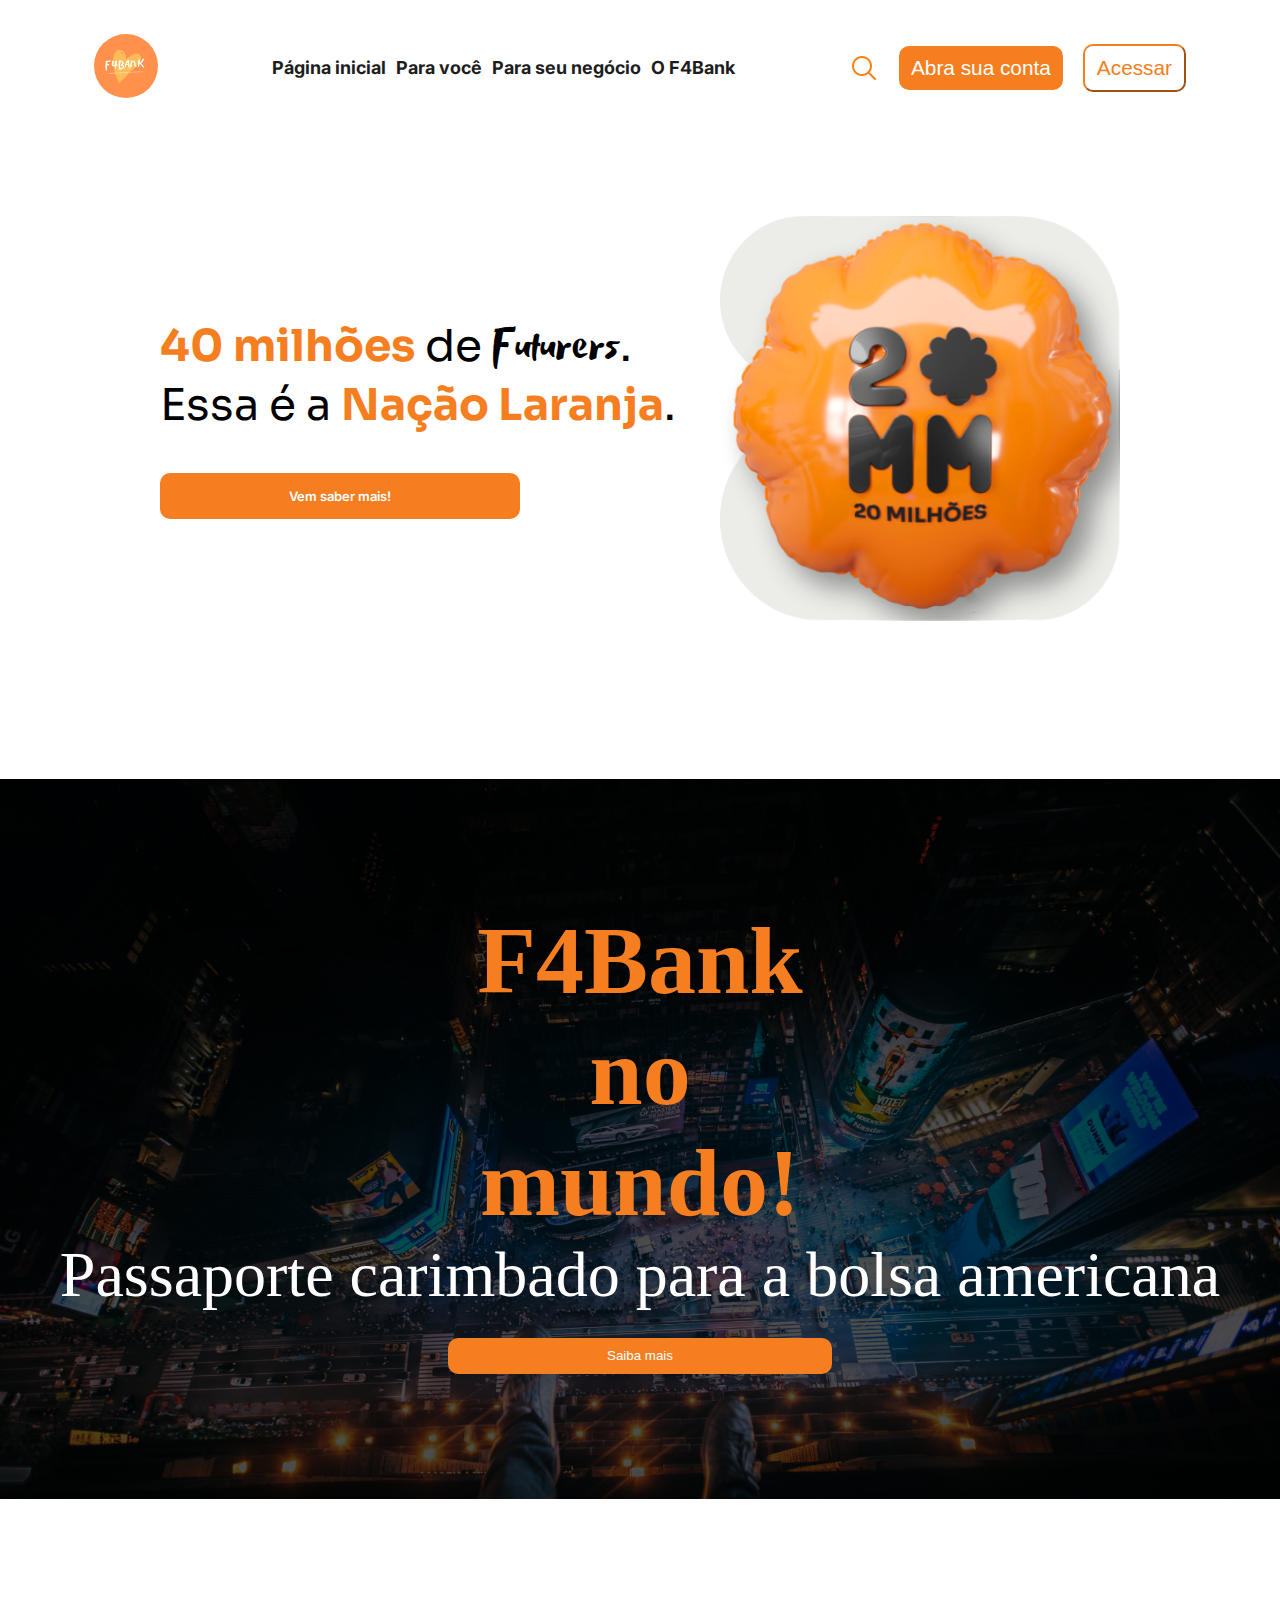
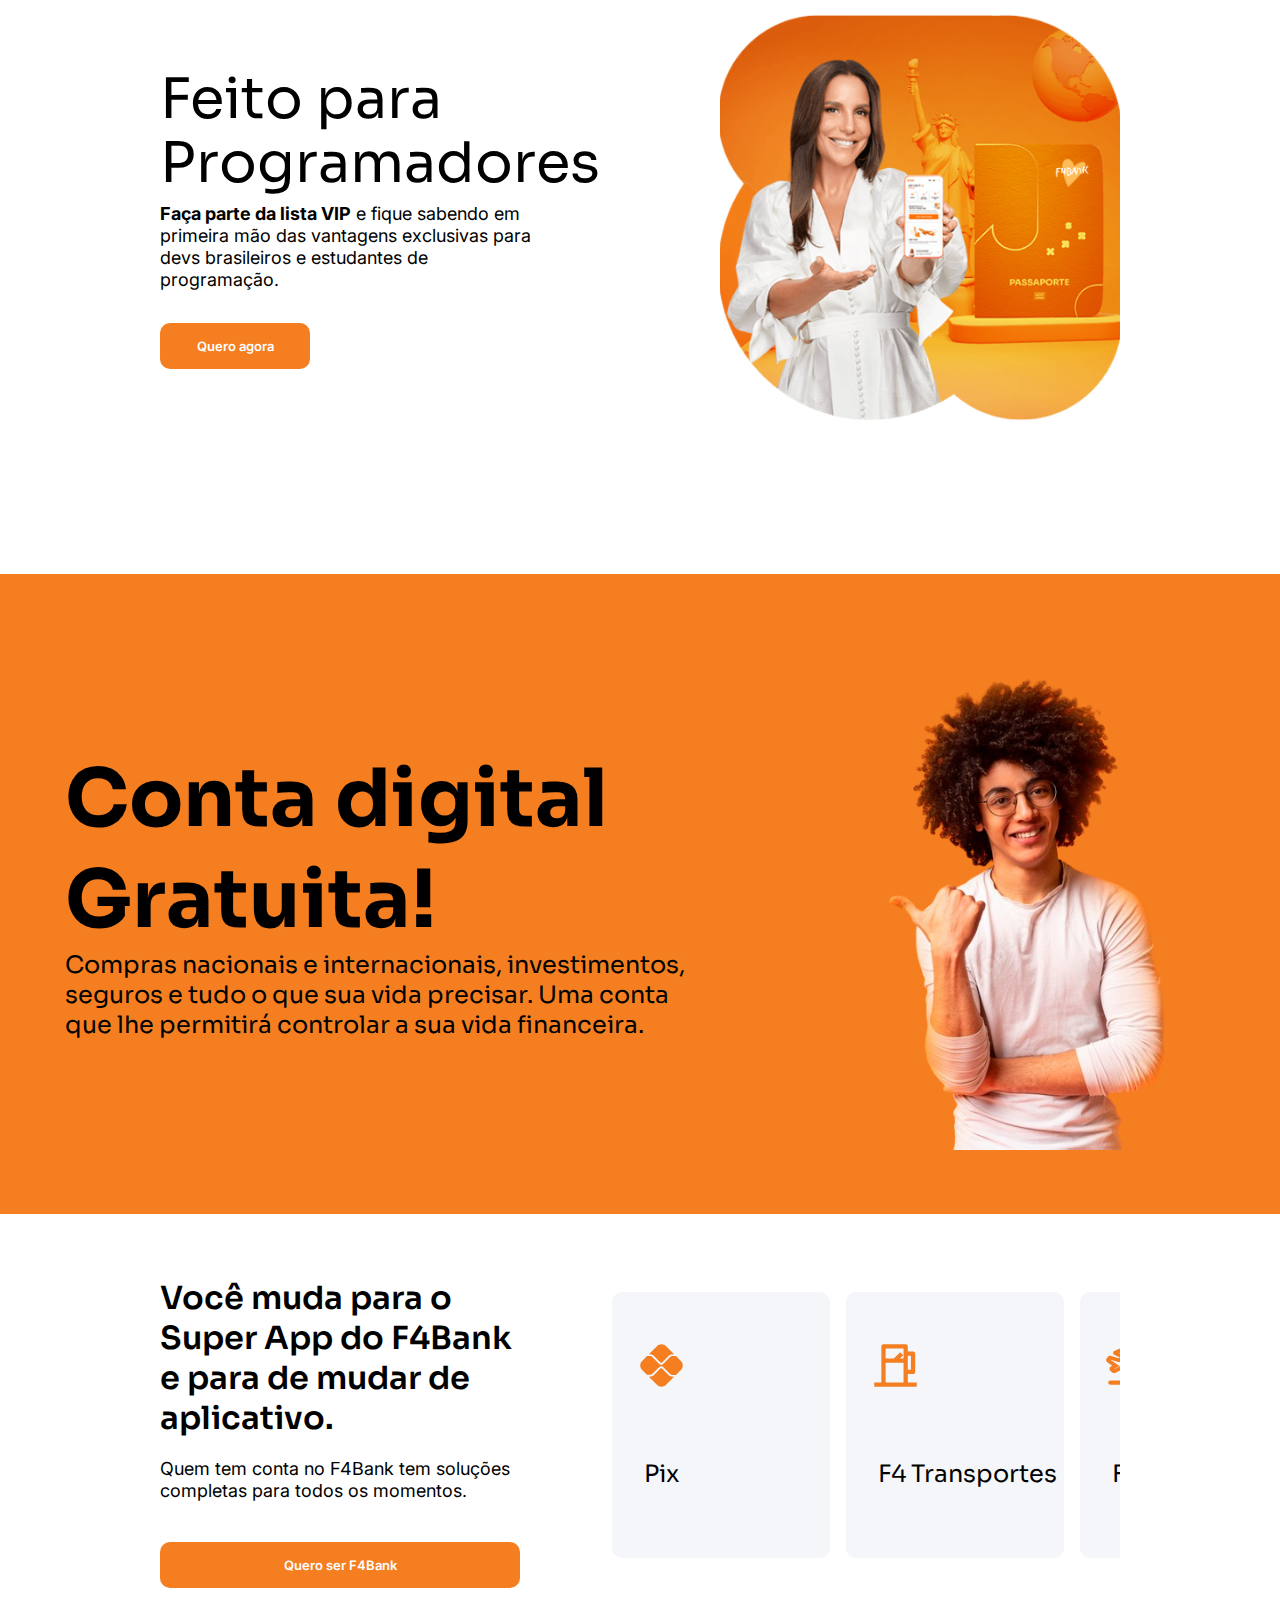
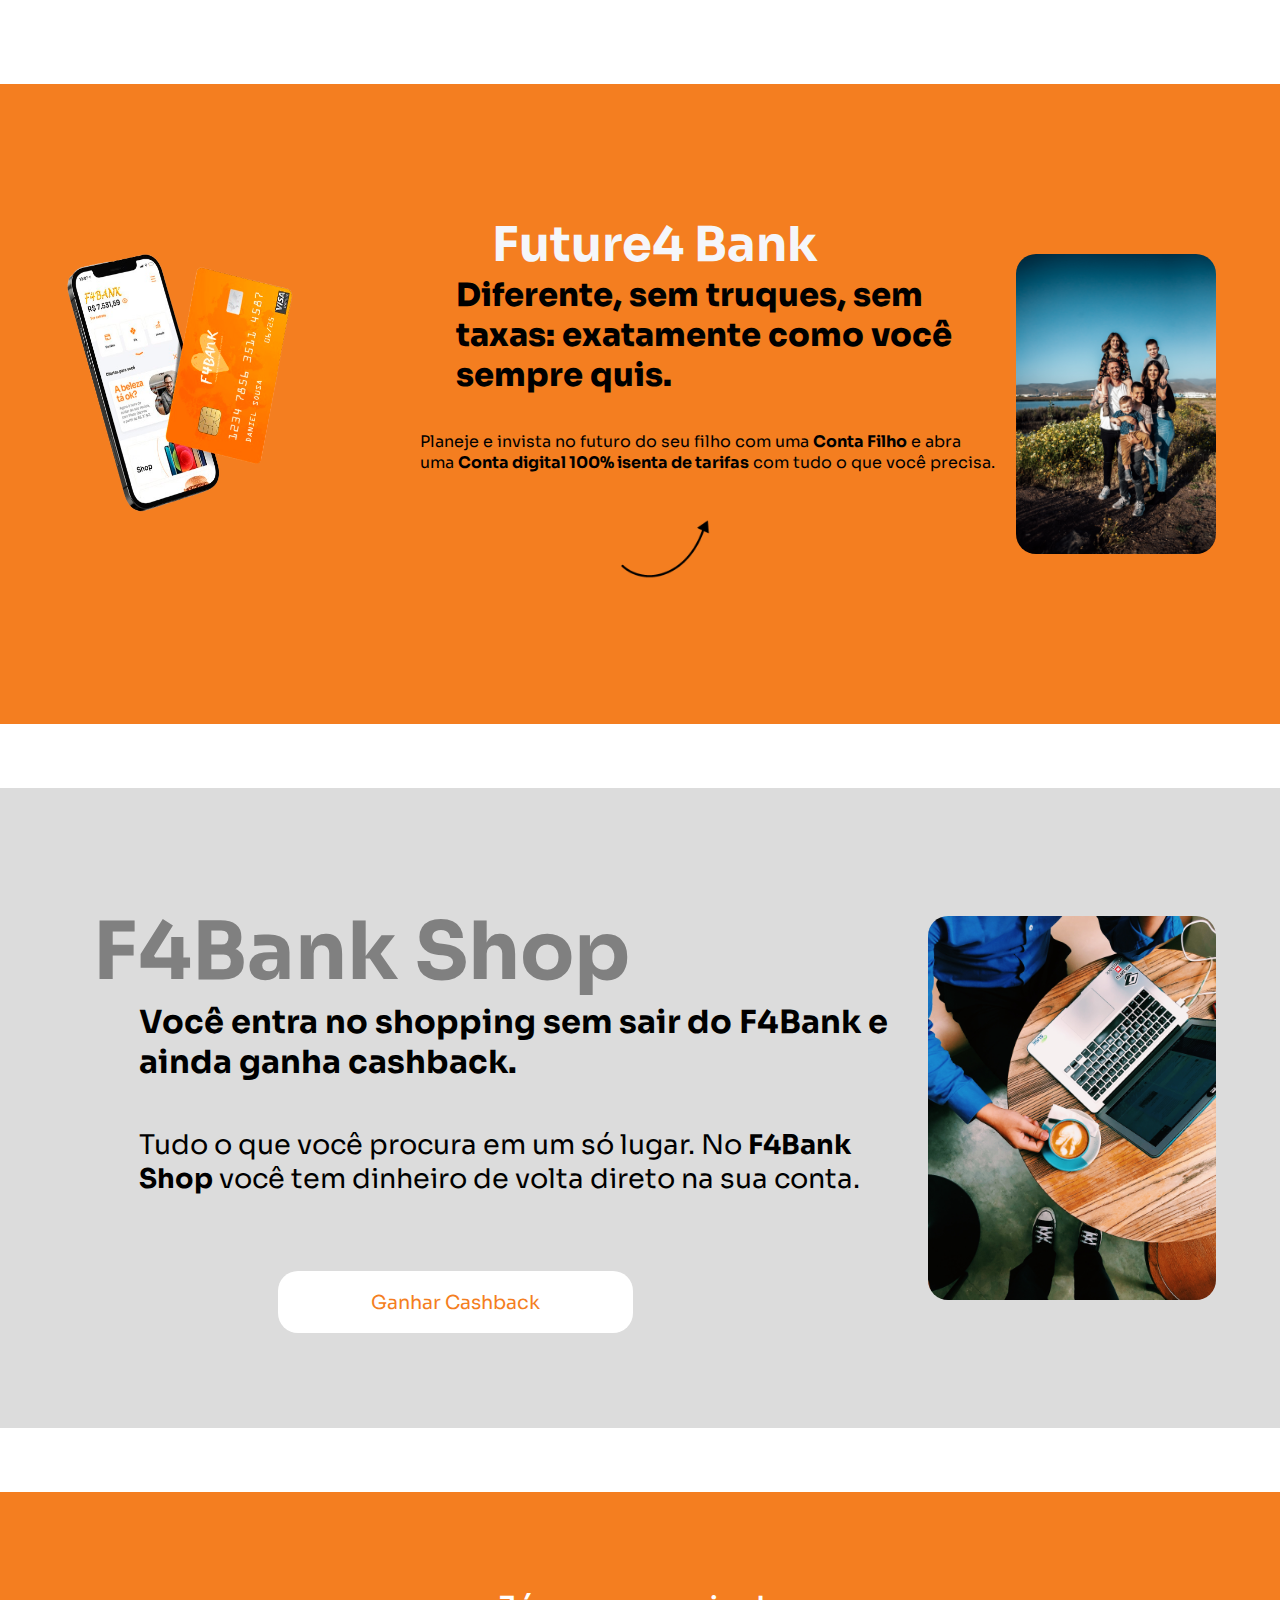
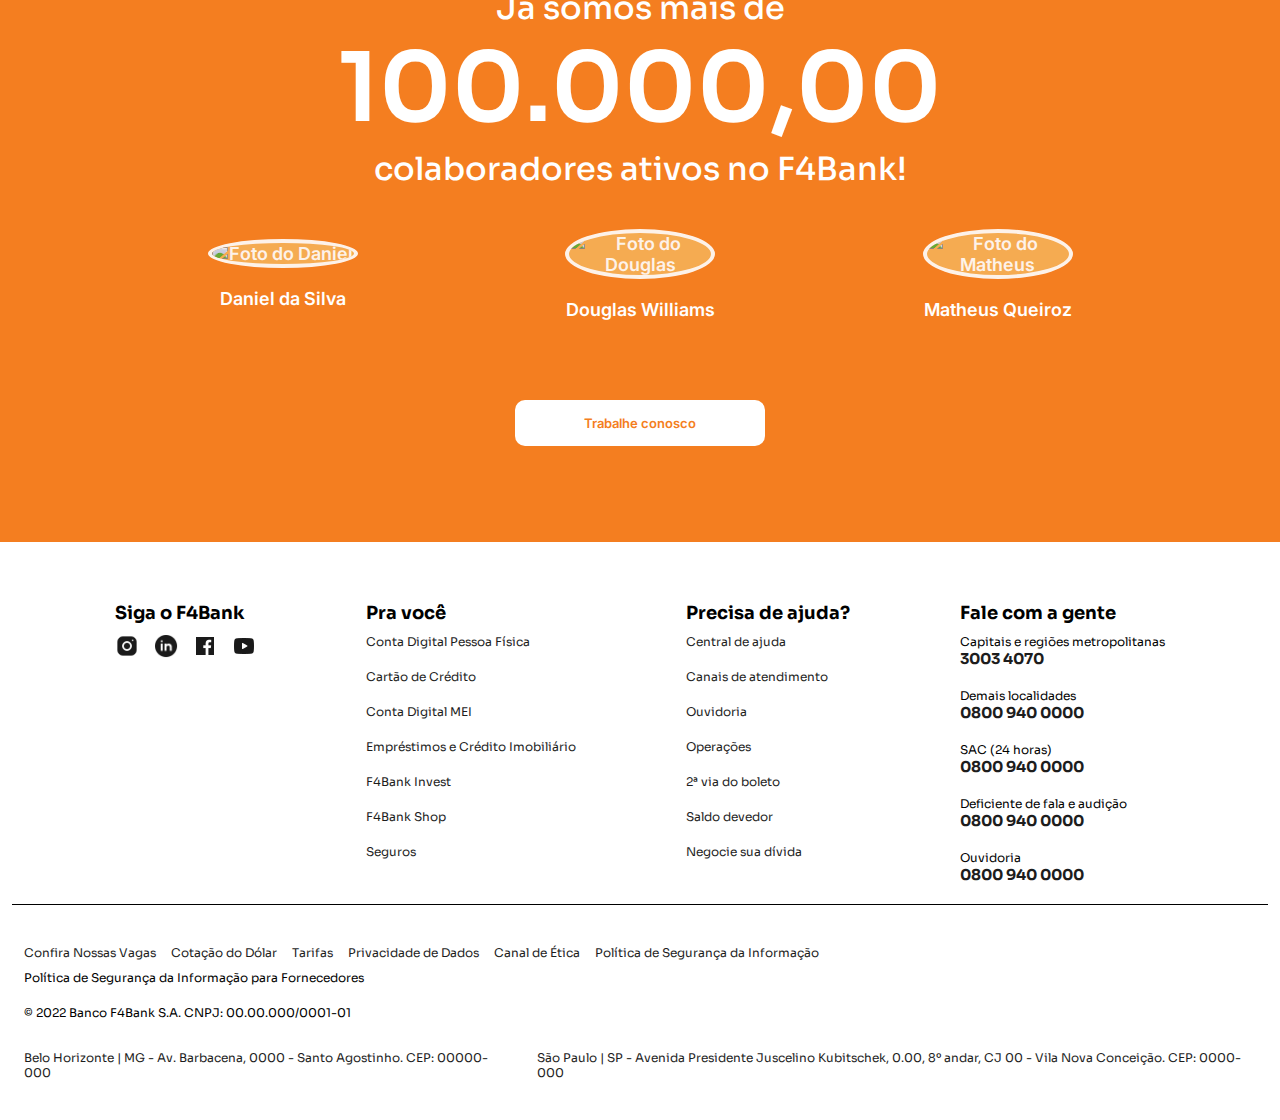
==== index.html @ 5976ab63 "Initial commit" ====
<!DOCTYPE html>

<html lang="pt-BR">

<head>
    <meta charset="UTF-8">
    <meta content="IE=edge" http-equiv="X-UA-Compatible">
    <meta content="width=device-width, initial-scale=1" name="viewport">

    <title>F4Bank - Tradição e inovação no seu bolso</title>
    <meta name="title" content="F4Bank - Tradição e inovação no seu bolso"><!-- título -->
    <meta name="description" content="Tradição e inovação no seu bolso: O match perfeito de décadas de história com uma conta digital sem taxas.
    "><!-- descrição/resumo sobre a página -->
    <meta name="author" content="Daniel da Silva, Douglas Williams, Matheus Queiroz"><!-- autor da página -->
    <meta name="copyright" content="© 2022 F4Bank S.A - Instituição de Pagamento."><!-- direitos autorais da página -->
    <meta name="keywords" content="f4bank, banco digital, qual o melhor banco digital, qual o melhor banco digital, melhor banco digital 2022, qual o melhor banco digital para guardar dinheiro, melhor banco digital para investir"><!-- palavras-chave -->
    <meta name="rating" content="general"><!-- censura apropriada da página -->
    <meta name="robots" content="index, follow"><!-- autorizar indexação da página -->
    <link rel="shortcut icon" href="assets/img/favicon.svg" type="image/x-icon">
    <link rel="stylesheet" href="assets/css/style.css">
    <link href="css/hover.css" rel="stylesheet" media="all">
</head>

<body>
    <!-- Daniel -->
    <header>
        <a href="#"> <img class="logo logo-mobile" src="assets/img/logo.png" alt=""></img></a>
        <div class="cabecalho-principal">
            <nav>
                <a href="#">Página inicial</a>
                <a href="#">Para você</a>
                <a href="#">Para seu negócio</a>
                <a href="#">O F4Bank</a>
            </nav>
        </div>

        <div class="botoes">
            <img class="icone-pesquisa" src="assets/img/icons8-pesquisar-30.png" alt="" srcset="">

            <button class="cabecalho-botao1"> Abra sua conta</button>
            <button class="cabecalho-botao2"> Acessar</button>
        </div>

        <section class="cabecalho-mobile">
            <div class="logo-botoes-mobile">
                <h1><a class="logo-mobile" href="#">Futurers</a></h1>
                <a> <img class="icone-mobile icone-primeiro" src="assets/img/home-mobile.png" alt="botão inicio"></a>
                <a> <img class="icone-mobile" src="assets/img/para-você-mobile.png" alt="botão para você"></a>
                <a> <img class="icone-mobile" src="assets/img/banco-mobile.png" alt="botão baco"></a>
            </div>
        </section>
        <div class="menu-mobile">
            <nav>
                <button class="cabecalho-botao1"> Abra sua conta</button>
                <button class="cabecalho-botao2"> Acessar</button>
            </nav>
        </div>

    </header>

    <!-- Matheus -->
    <main>
        <div class="container">
            <div>
                <h2 class="titulo">
                    <span>
                        <span class="texto-laranja">40 milhões</span>
                        de <span class="fonte-alternativa">Futurers</span>.
                    </span>

                    <span class="quebra-de-linha">
                        Essa é a
                        <span class="texto-laranja">Nação Laranja</span>.
                    </span>
                </h2>

                <a class="botao" href="#">Vem saber mais!</a>
            </div>

            <img src="/assets/img/main.png" alt="imagem mostrando a quantidade atual de clientes (2 milhões)" class="imagem">
        </div>
    </main>

    <!-- Douglas - Section 2 -->
    <section id="passaporte">
        <h1 class="titulo1">F4Bank</h1>
        <h1 class="titulo2">no</h1>
        <h1 class="titulo3">mundo!</h1>  

        <span>Passaporte carimbado para a bolsa americana</span>

        <button class="botao-passaporte">
             Saiba mais 
             <a href="index.html" target="_blank"></a>
        </button>
    </section>

    <!-- Matheus -->
    <section class="global-account mb-120">
        <div class="container ">
            <div class="content">
                <h2 class="subtitulo">Feito para Programadores</h2>

                <span class="subtitulo-descricao"><strong>Faça parte da lista VIP</strong> e fique sabendo em primeira mão das vantagens exclusivas para devs brasileiros e estudantes de programação.</span>

                <a class="botao" href="#">Quero agora</a>
            </div>

            <img src="/assets/img/section1-matheus.png" alt="Imagem da Ivete Sangalo segurando um celular e mostrando o aplicativo do F4Bank" class="imagem">
        </div>
    </section>

    <!-- Douglas - Section 4 -->
    <section id="conta">
<!-- ================================= tamanho de tela inicial ============================ -->
        <div id="texto">
            <h1>Conta digital Gratuita!</h1>
            <p>Compras nacionais e internacionais, investimentos, seguros e tudo o que sua vida precisar.
            Uma conta que lhe permitirá controlar a sua vida financeira.</p>
        </div>
        <img id="image1" src="/assets/img/cara-de-oculos-apontando-esquerda-removebg-preview.png" alt="Jovem apontando para o texto a esquerda">

<!-- ================================= 1ª quebra da responsividade ============================ -->               
        <img id="image2" src="/assets/img/homem-apontando-fundo-laranja.png" alt="Jovem apontando para o texto a Direita">
        <div id="cartao-daniel">
            <img id="cartao-dani" src="/assets/img/cartao-daniel-removebg-preview.png" alt="Imagem do cartão do banco com o nome Daniel Silva">
            <h1>Conta digital Gratuita!</h1>
            <p>Compras nacionais e internacionais, investimentos, seguros e tudo o que sua vida precisar.
            Uma conta que lhe permitirá controlar a sua vida financeira.</p>
        </div>

<!-- ================================= 2ª quebra da responsividade ============================ -->
        <div id="cartao-matheus">
            <img id="image3" src="/assets/img/menina-apontando-pra-baixo-removebg-preview.png" alt="Jovem apontando para o texto a baixo">
            <img id="cartao-math" src="/assets/img/cartao-matheus-removebg-preview.png" alt="Imagem do cartão do banco com o nome Matheus Queiros">
            <h1>Conta digital Gratuita!</h1>
            <p>Compras nacionais e internacionais, investimentos, seguros e tudo o que sua vida precisar.
            Uma conta que lhe permitirá controlar a sua vida financeira.</p>
        </div>

<!-- ================================= 3ª quebra da responsividade ============================ -->
        <div id="cartao-douglas">
            <h1>Conta digital Gratuita!</h1>
            <p>Compras nacionais e internacionais, investimentos, seguros e tudo o que sua vida precisar.
            Uma conta que lhe permitirá controlar a sua vida financeira.</p>
            <img id="cartao-doug" src="/assets/img/cartao-douglas-removebg-preview.png" alt="Imagem do cartão do banco com o nome Douglas Williams">
            <img id="image4" src="/assets/img/morena-apontando-para-cima-fundo-laraja-removebg-preview.png" alt="Jovem apontando para o texto à cima">
        </div>
       
    </section>

    <!-- Matheus -->
    <section class="super-app mb-96">
        <div class="container">
            <div class="content">
                <div>
                    <h2 class="subtitulo">Você muda para o Super App do</span> F4Bank e para de mudar de aplicativo.</h2>
                    <span class="subtitulo-descricao">Quem tem conta no F4Bank tem soluções completas para todos os momentos.</span>
                </div>
                <a class="botao btn-desktop" href="#">Quero ser F4Bank</a>
            </div>

            <ul class="lista">
                <li class="item">
                    <div>
                        <img src="/assets/img/pix.svg" alt="Ícone do Pix">
                        <p>Pix</p>
                    </div>
                </li>

                <li class="item">
                    <div>
                        <img src="/assets/img/shell.svg" alt="Ícone do Shell">
                        <p>F4 Transportes</p>
                    </div>
                </li>

                <li class="item">
                    <div>
                        <img src="/assets/img/travel.svg" alt="Ícone do F4 Travel">
                        <p>F4 Travel</p>
                    </div>
                </li>

                <li class="item">
                    <div>
                        <img src="/assets/img/cel.svg" alt="Ícone do celular">
                        <p>F4 Cel</p>
                    </div>
                </li>

                <li class="item">
                    <div>
                        <img src="/assets/img/gift.svg" alt="Ícone do Gift Card">
                        <p>F4 Gadgets</p>
                    </div>
                </li>
            </ul>

            <a class="botao btn-responsivo" href="#">Quero ser F4Bank</a>
        </div>
    </section>

    <!-- Douglas - Section 6 -->
    <section id="conta-kids">
        <img id="celular-cartao" src="./assets/img/inter-bank-home-desktop-celular-removebg-preview.png" alt="Celular e cartão mostrando aplicativo no celular">
        <img id="familia1" src="./assets/img/jantar-em-familia.jpg" alt="Familia almoçando">
        <div class="text-conta-kids">
            <h3>Future4 Bank</h3>

            <h4><strong>Diferente, sem truques, sem taxas: exatamente como
                    você sempre quis.</strong></h4>

            <p>Planeje e invista no futuro do seu filho com uma <span>Conta
                    Filho</span> e abra uma <span>Conta digital 100% isenta de tarifas</span>
                com tudo o que você precisa.
            </p>
            <a href="index.html" target="_blank">
                <img src="./assets/img/seta-removebg-preview.png" alt="Seta apontando para cima">
            </a>
        </div>

        <img id="familia2" src="./assets/img/Familia-vertical.jpg" alt="Foto de uma Familia">
    </section>

    <!-- Douglas - Section 7 -->
    <section id="cashback">

        <div>
            <h1>F4Bank Shop</h1>

            <h2>Você entra no shopping sem sair do F4Bank e ainda ganha cashback.</h2>

            <p>Tudo o que você procura em um só lugar. No <span>F4Bank Shop</span> você tem dinheiro de volta direto na sua conta.</p>

            <a href="index.html" target="_blank">Ganhar Cashback</a>
        </div>

        <img src="./assets/img/mexendo-no-note.jpg" alt="Imagem mexendo no notebook">
    </section>

    <!-- Matheus -->
    <section class="colaboradores-bg">
        <div class="colaboradores container">
            <h2 class="titulo">
                Já somos mais de
                <span class="destaque quebra-de-linha">100.000,00</span>
                colaboradores ativos no F4Bank!
            </h2>
            <div class="galeria">
                <div class="programador">
                    <img class="imagem" src="https://user-images.githubusercontent.com/70871620/173083241-ccc1014a-5527-4b18-bc70-3b7f0b9b0c49.png" alt="Foto do Daniel">
                    <span>Daniel da Silva</span>
                </div>

                <div class="programador">
                    <img class="imagem" src="https://user-images.githubusercontent.com/70871620/173081829-84551225-69d0-4497-899b-7cf00bc1c69a.png" alt="Foto do Douglas">
                    <span>Douglas Williams</span>
                </div>

                <div class="programador">
                    <img class="imagem" src="https://user-images.githubusercontent.com/70871620/173077884-d1119292-8467-4683-bfd9-8aaac0307e79.png" alt="Foto do Matheus">
                    <span>Matheus Queiroz</span>
                </div>
            </div>

            <a class="botao" href="#">Trabalhe conosco</a>
        </div>
    </section>

    <!-- Daniel -->
    <footer>
        <div class="informacoes-gerais">
            <section class="informacoes">
                <span class="titulo titulo-mobile">Siga o F4Bank</span>
                <div class="icones-redes-sociais">
                    <a href="index.html" target="_blank"><img class="icone-rede-social" src="assets/img/icons8-instagram-30.png" alt="icone instagram"></a>
                    <a href="index.html" target="_blank"><img class="icone-rede-social" src="assets/img/icons8-linkedin-circundado-50.png" alt="icone linkedin"></a>
                    <a href="index.html" target="_blank"><img class="icone-rede-social" src="assets/img/icons8-facebook-24.png" alt="icone facebook"></a>
                    <a href="index.html" target="_blank"><img class="icone-rede-social" src="assets/img/icons8-reproduzir-youtube-24.png" alt="icone youtube"></a>
                </div>
            </section>
            <section class="informacoes">
                <span class="titulo">Pra você</span>
                <div class="informacoes-links">
                    <a href="#">Conta Digital Pessoa Física</a>
                    <a href="#">Cartão de Crédito</a>
                    <a href="#">Conta Digital MEI</a>
                    <a href="#">Empréstimos e Crédito Imobiliário</a>
                    <a href="#">F4Bank Invest</a>
                    <a href="#">F4Bank Shop</a>
                    <a href="#">Seguros</a>
                </div>
            </section>
            <section class="informacoes">
                <span class="titulo">Precisa de ajuda?</span>
                <div class="informacoes-links">
                    <a href="#">Central de ajuda</a>
                    <a href="#">Canais de atendimento</a>
                    <a href="#">Ouvidoria</a>
                    <a href="#">Operações</a>
                    <a href="#">2ª via do boleto</a>
                    <a href="#">Saldo devedor</a>
                    <a href="#">Negocie sua dívida</a>
                </div>
            </section>
            <section class="informacoes">
                <span class="titulo">Fale com a gente</span>
                <div class="informacoes-links">
                    <div class="informacoes-contatos">
                        <p>Capitais e regiões metropolitanas</p>
                        <a class="contato">3003 4070</a>
                    </div>
                    <div class="informacoes-contatos">
                        <p>Demais localidades</p>
                        <a class="contato">0800 940 0000</a>
                    </div>
                    <div class="informacoes-contatos">
                        <p>SAC (24 horas)</p>
                        <a class="contato">0800 940 0000</a>
                    </div>
                    <div class="informacoes-contatos">
                        <p>Deficiente de fala e audição</p>
                        <a class="contato">0800 940 0000</a>
                    </div>
                    <div class="informacoes-contatos">
                        <p>Ouvidoria</p>
                        <a class="contato">0800 940 0000</a>
                    </div>

                </div>
            </section>
        </div>
        <!-- Section somente no mobile -->
        <section class="informacoes_redesociais_mobile">
            <span class="titulo">Siga o F4Bank</span>
            <div class="icones-redes-sociais-mobile">
                <a href="index.html" target="_blank"><img class="icone-rede-social-mobile" src="assets/img/icons8-instagram-30.png" alt="icone instagran"></a>
                <a href="index.html" target="_blank"><img class="icone-rede-social-mobile" src="assets/img/icons8-facebook-24.png" alt="icone facebook"> </a>
                <a href="index.html" target="_blank"><img class="icone-rede-social-mobile" src="assets/img/icons8-linkedin-circundado-50.png" alt="iconelinkedin"></a>
                <a href="index.html" target="_blank"><img class="icone-rede-social-mobile" src="assets/img/icons8-reproduzir-youtube-24.png" alt="icone youtube"></a>
            </div>
            </section>
        <!-- FIM Section somente no mobile -->
        <div class="informacoes-secundarias">
            <section class="informacoes-secundarias-links">
                <a href="#">Confira Nossas Vagas</a>
                <a href="#">Cotação do Dólar</a>
                <a href="#">Tarifas</a>
                <a href="#">Privacidade de Dados</a>
                <a href="#">Canal de Ética</a>
                <a href="#">Política de Segurança da Informação</a>
            </section>
            <a class="politica-dados"> Política de Segurança da Informação para Fornecedores </a>

            <span class="copy">© 2022 Banco F4Bank S.A. CNPJ: 00.00.000/0001-01</span>

            <section class="informacoes-secundarias-localizao">
                <a href="#">Belo Horizonte | MG - Av. Barbacena, 0000 - Santo Agostinho. CEP: 00000-000</a>
                <a href="#">São Paulo | SP - Avenida Presidente Juscelino Kubitschek, 0.00, 8º andar, CJ 00 - Vila Nova Conceição. CEP: 0000-000</a>
                <!-- Pode ser Substituido pelas nossas Cidades/Estados -->
            </section>


        </div>
    </footer>
</body>

</html>
---- assets/css/style.css ----
@import url(/assets/css/global.css); /* Estilos que podem ser usados para vários elementos */
@import url(/assets/css/tipografia.css); /* Tipografia do projeto */
@import url(/assets/css/cores.css); /* Cores do projeto */
@import url(/assets/css/header.css); /* Estilização do cabeçalho  */
@import url(/assets/css/main.css); /* Estilização das informações centrais do site */
@import url(/assets/css/sections-matheus.css); /* Estilização das sections do Matheus */
@import url(/assets/css/sections-daniel.css); /* Estilização das sections do Daniel */
@import url(/assets/css/sections-douglas.css); /* Estilização das sections do Douglas */
@import url(/assets/css/footer.css); /* Estilização do rodapé */
@import url(/assets/css/responsividade.css); /* Configurações responsivas */
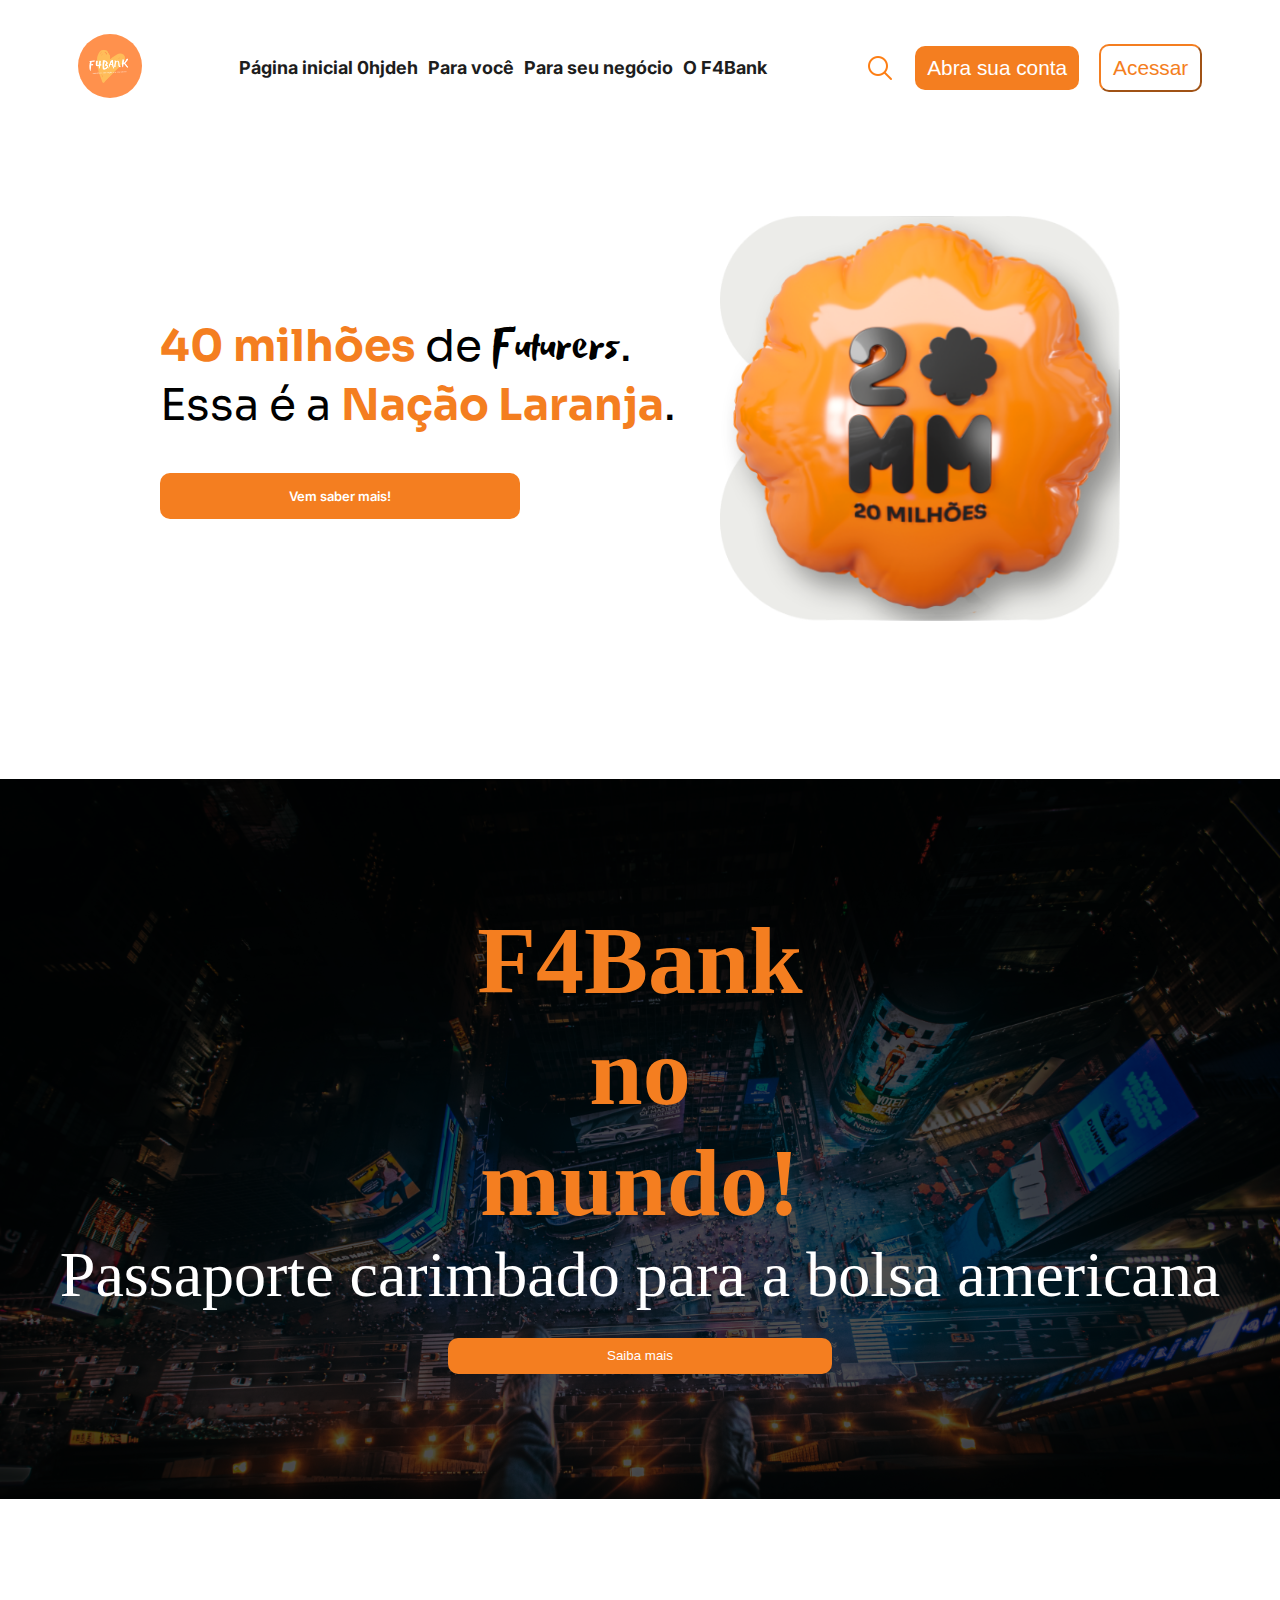
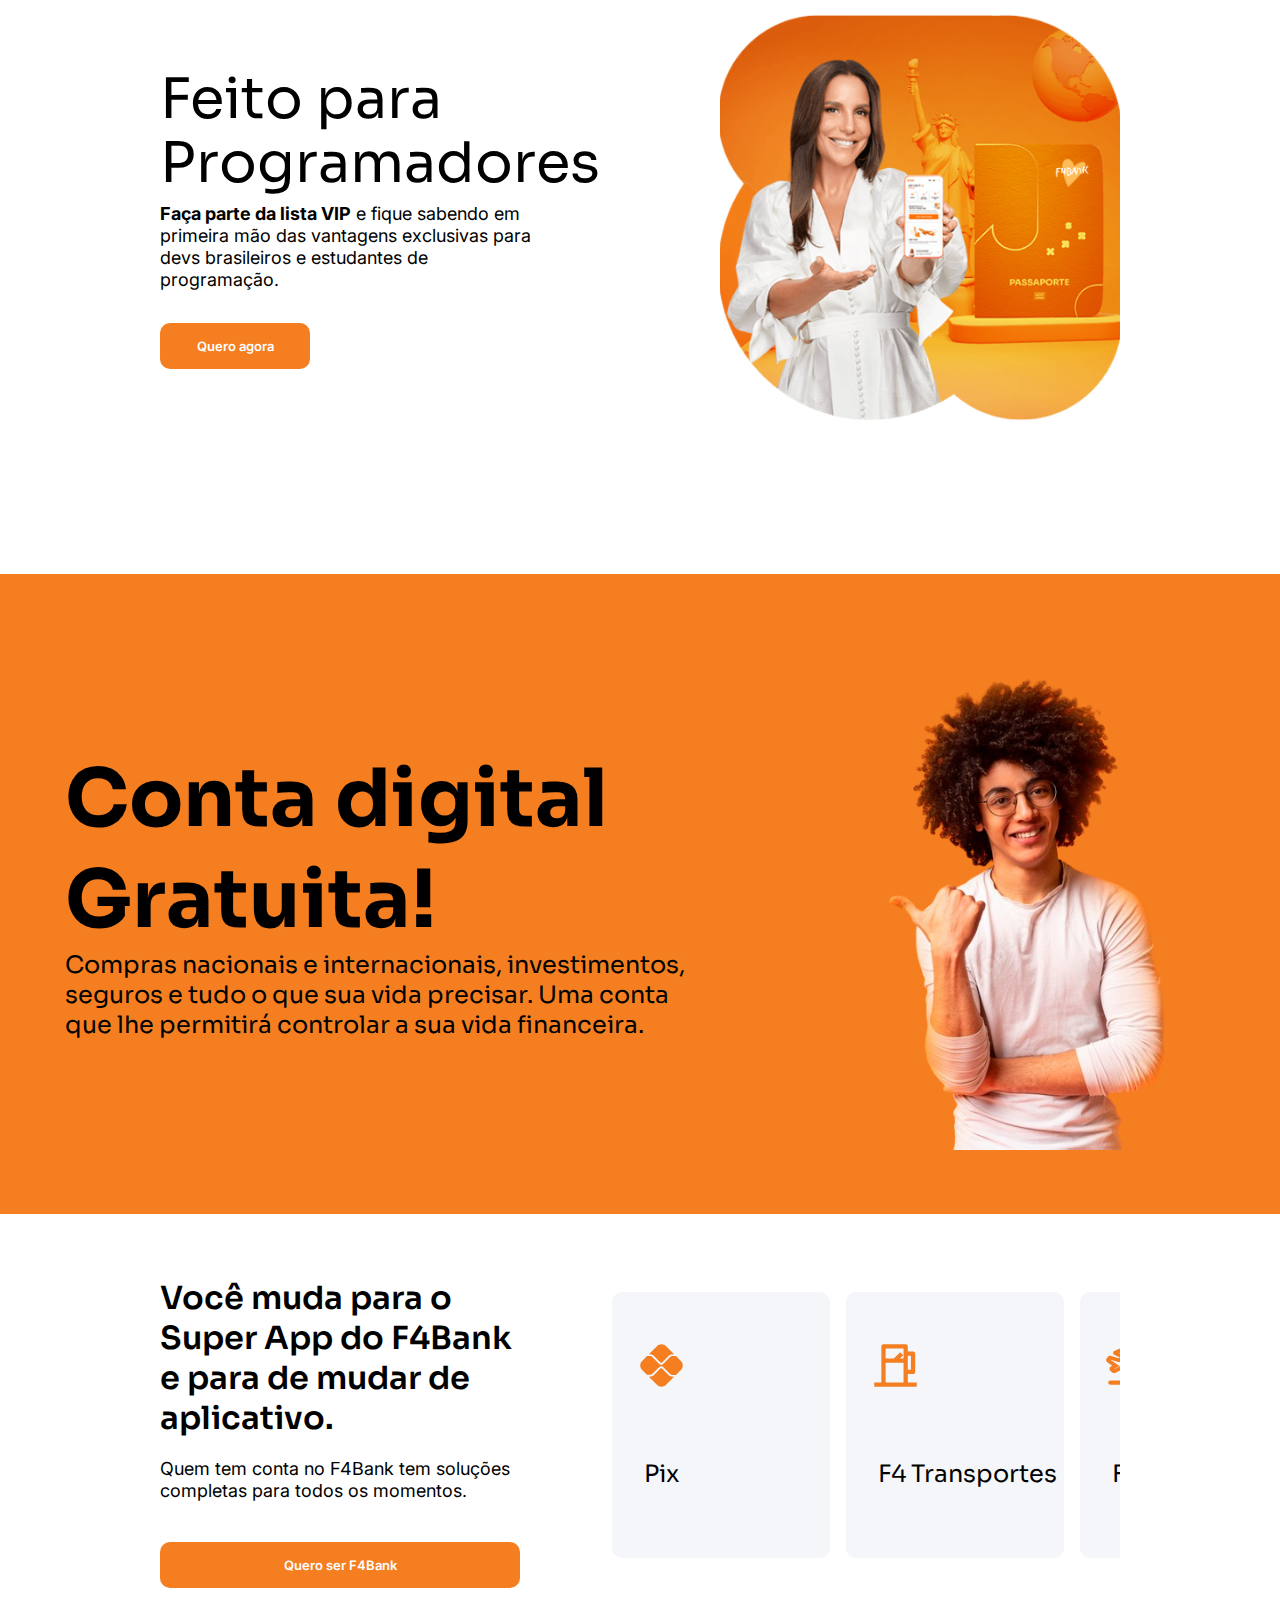
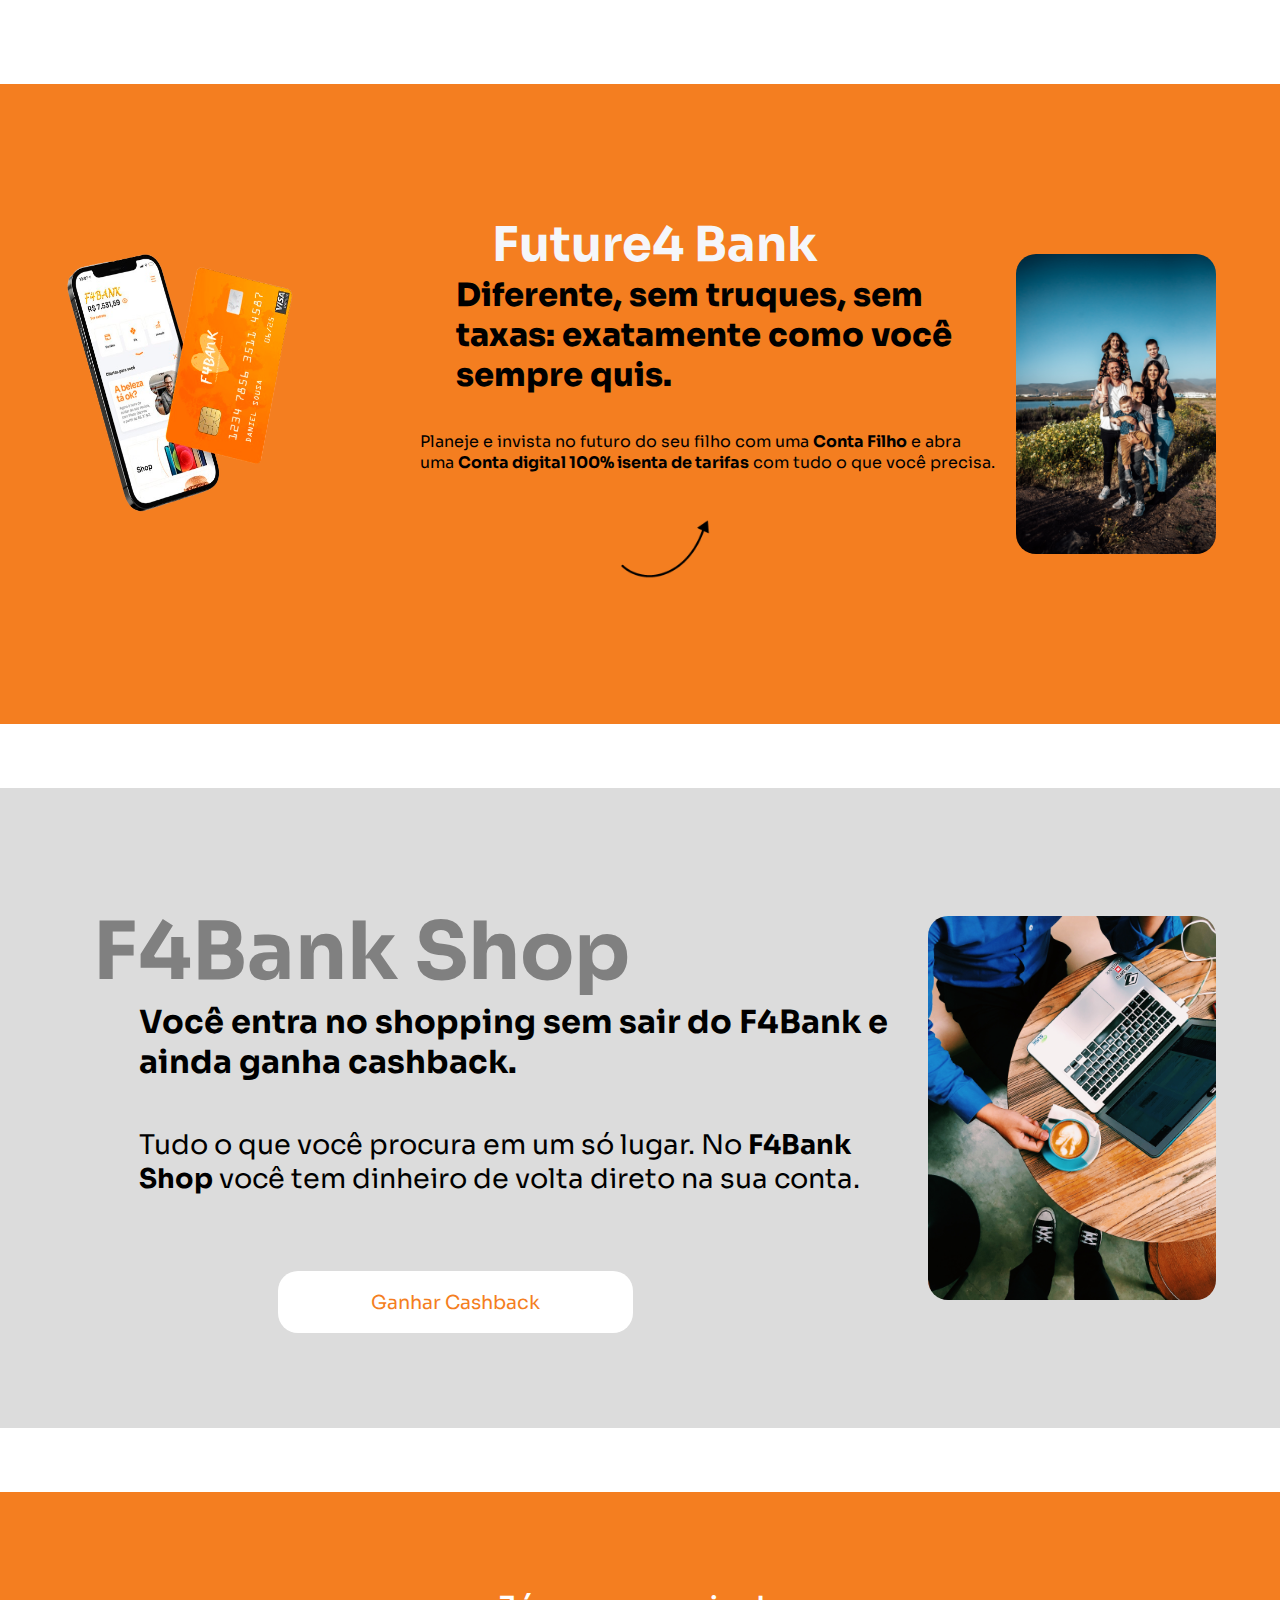
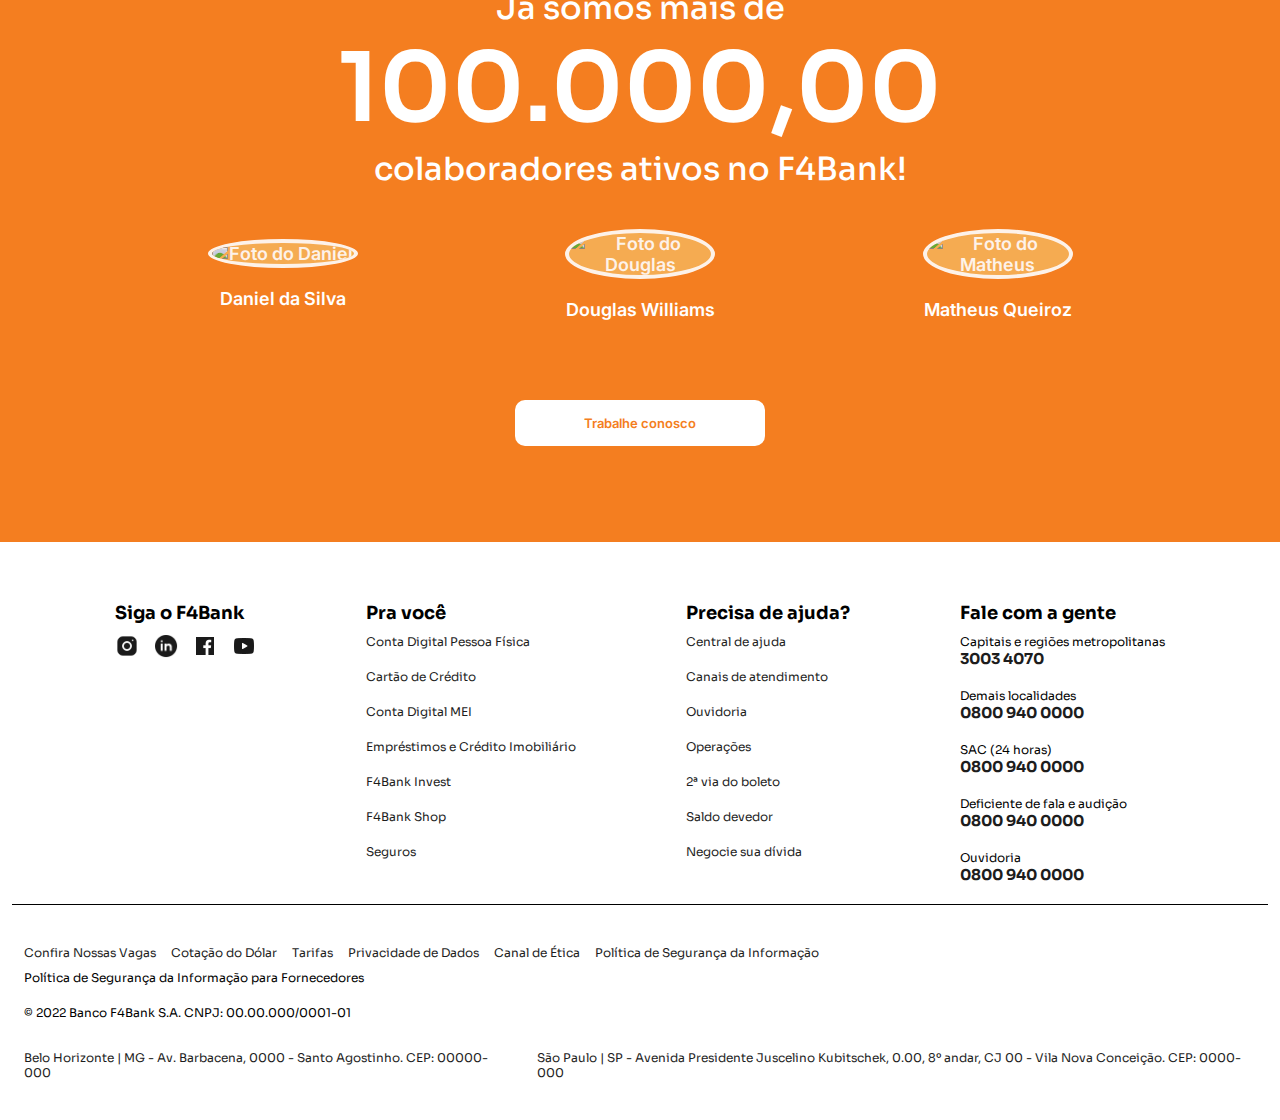
==== commit 270bc9af: "Update index.html" ====
--- a/index.html
+++ b/index.html
@@ -27,7 +27,7 @@
         <a href="#"> <img class="logo logo-mobile" src="assets/img/logo.png" alt=""></img></a>
         <div class="cabecalho-principal">
             <nav>
-                <a href="#">Página inicial</a>
+                <a href="#">Página inicial 0hjdeh</a>
                 <a href="#">Para você</a>
                 <a href="#">Para seu negócio</a>
                 <a href="#">O F4Bank</a>
